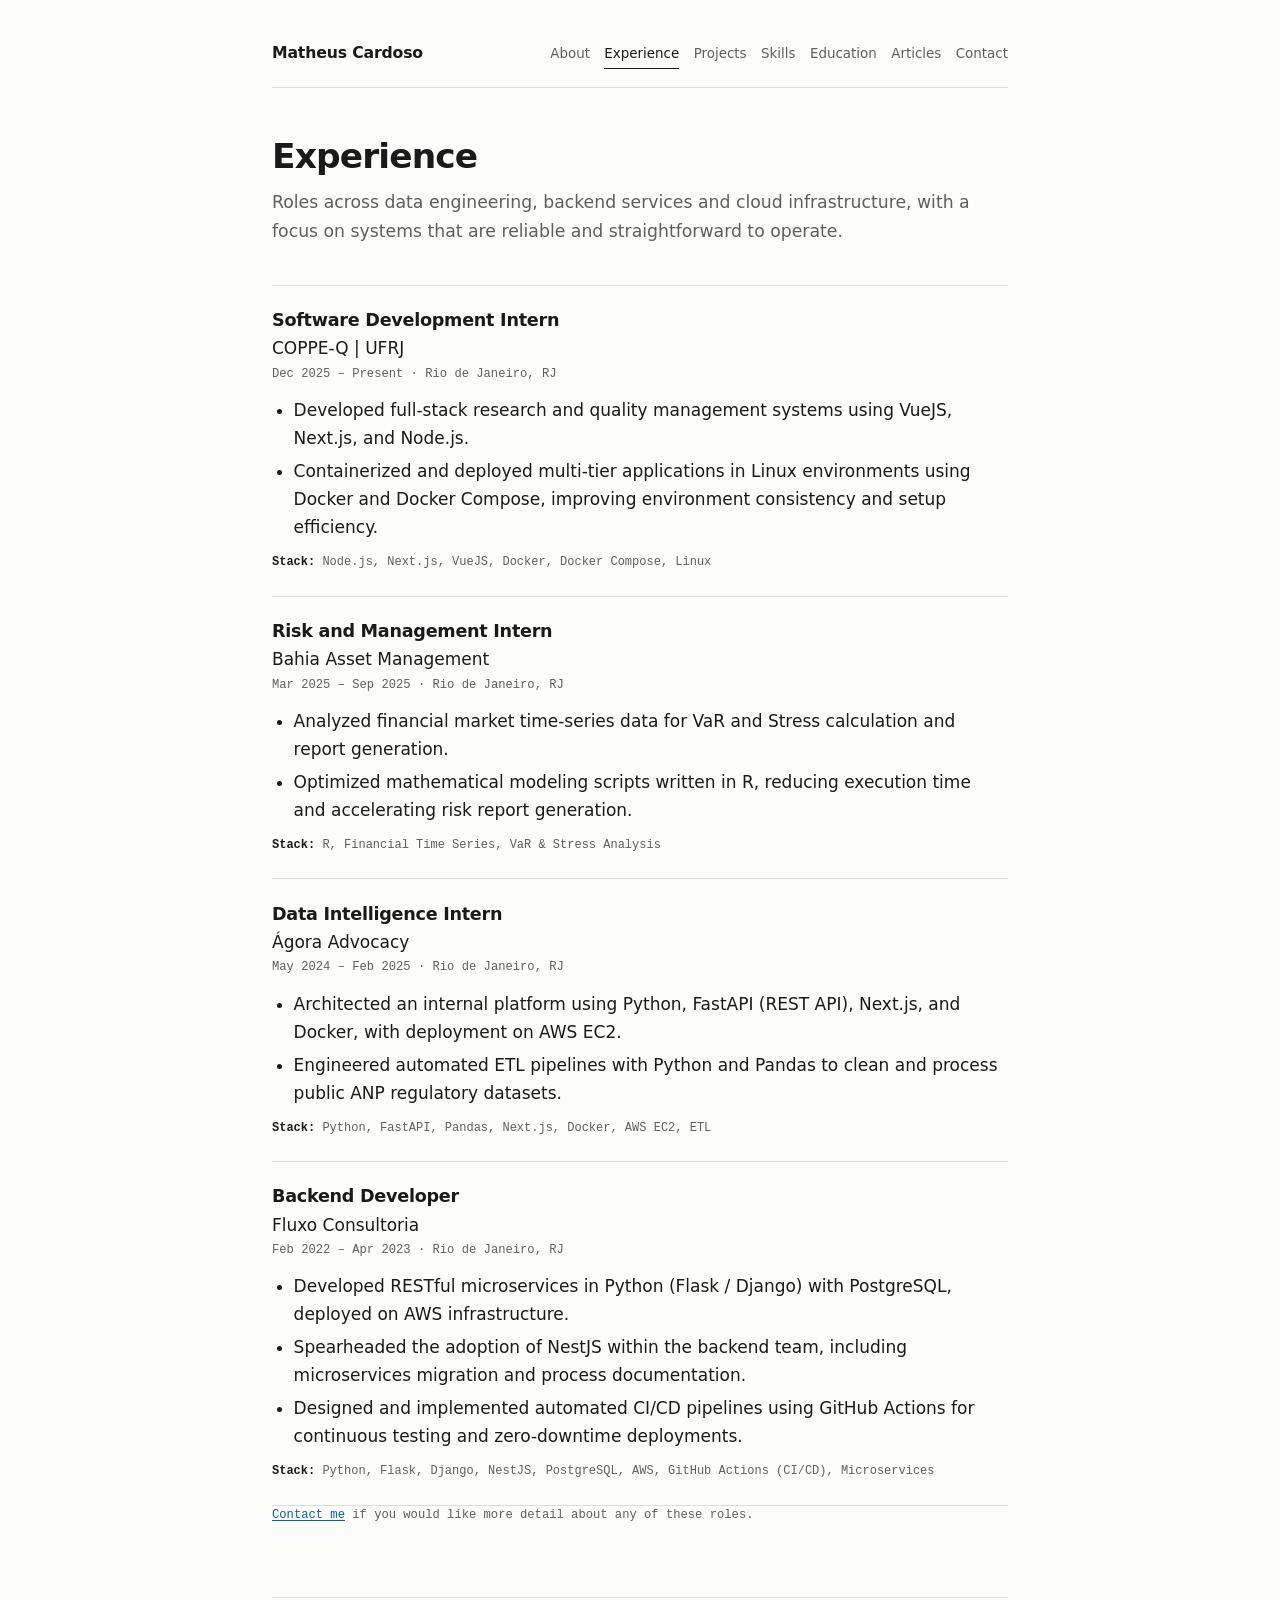
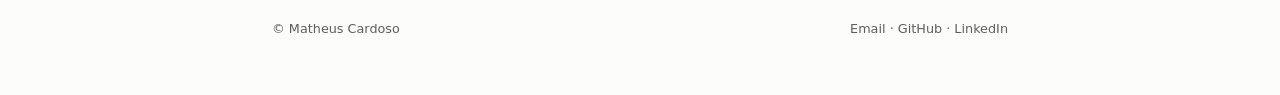
==== src/experience.html @ 0cb60987 "initial commit" ====
<!DOCTYPE html>
<html lang="en">
<head>
    <meta charset="UTF-8">
    <meta name="viewport" content="width=device-width, initial-scale=1.0">

    <title>Matheus Cardoso</title>
    <meta name="description" content="Work experience in data engineering, backend development, cloud infrastructure and site reliability.">
    <meta name="author" content="Matheus Cardoso">

    <link rel="icon" href="data:image/svg+xml,%3Csvg xmlns='http://www.w3.org/2000/svg' viewBox='0 0 32 32'%3E%3Crect width='32' height='32' fill='%231a1a1a'/%3E%3Ctext x='16' y='22' font-family='system-ui,sans-serif' font-size='16' font-weight='600' fill='%23fcfcfa' text-anchor='middle'%3EM%3C/text%3E%3C/svg%3E">
    <link rel="stylesheet" href="./styles.css">
</head>
<body data-page="experience">
    <div class="container">
        <div data-component="header"></div>

        <main id="main">
            <header class="page-header">
                <h1>Experience</h1>
                <p class="lede">Roles across data engineering, backend services and cloud infrastructure, with a focus on systems that are reliable and straightforward to operate.</p>
            </header>

            <div class="entry-list">
                <article class="entry">
                    <header class="entry-header">
                        <h2>Software Development Intern</h2>
                        <p class="org">COPPE-Q | UFRJ</p>
                        <p class="meta"><time datetime="2025-12">Dec 2025</time> – Present · Rio de Janeiro, RJ</p>
                    </header>
                    <ul>
                        <li>Developed full-stack research and quality management systems using VueJS, Next.js, and Node.js.</li>
                        <li>Containerized and deployed multi-tier applications in Linux environments using Docker and Docker Compose, improving environment consistency and setup efficiency.</li>
                    </ul>
                    <p class="stack"><strong>Stack:</strong> Node.js, Next.js, VueJS, Docker, Docker Compose, Linux</p>
                </article>

                <article class="entry">
                    <header class="entry-header">
                        <h2>Risk and Management Intern</h2>
                        <p class="org">Bahia Asset Management</p>
                        <p class="meta"><time datetime="2025-03">Mar 2025</time> – <time datetime="2025-09">Sep 2025</time> · Rio de Janeiro, RJ</p>
                    </header>
                    <ul>
                        <li>Analyzed financial market time-series data for VaR and Stress calculation and report generation.</li>
                        <li>Optimized mathematical modeling scripts written in R, reducing execution time and accelerating risk report generation.</li>
                    </ul>
                    <p class="stack"><strong>Stack:</strong> R, Financial Time Series, VaR &amp; Stress Analysis</p>
                </article>

                <article class="entry">
                    <header class="entry-header">
                        <h2>Data Intelligence Intern</h2>
                        <p class="org">Ágora Advocacy</p>
                        <p class="meta"><time datetime="2024-05">May 2024</time> – <time datetime="2025-02">Feb 2025</time> · Rio de Janeiro, RJ</p>
                    </header>
                    <ul>
                        <li>Architected an internal platform using Python, FastAPI (REST API), Next.js, and Docker, with deployment on AWS EC2.</li>
                        <li>Engineered automated ETL pipelines with Python and Pandas to clean and process public ANP regulatory datasets.</li>
                    </ul>
                    <p class="stack"><strong>Stack:</strong> Python, FastAPI, Pandas, Next.js, Docker, AWS EC2, ETL</p>
                </article>

                <article class="entry">
                    <header class="entry-header">
                        <h2>Backend Developer</h2>
                        <p class="org">Fluxo Consultoria</p>
                        <p class="meta"><time datetime="2022-02">Feb 2022</time> – <time datetime="2023-04">Apr 2023</time> · Rio de Janeiro, RJ</p>
                    </header>
                    <ul>
                        <li>Developed RESTful microservices in Python (Flask / Django) with PostgreSQL, deployed on AWS infrastructure.</li>
                        <li>Spearheaded the adoption of NestJS within the backend team, including microservices migration and process documentation.</li>
                        <li>Designed and implemented automated CI/CD pipelines using GitHub Actions for continuous testing and zero-downtime deployments.</li>
                    </ul>
                    <p class="stack"><strong>Stack:</strong> Python, Flask, Django, NestJS, PostgreSQL, AWS, GitHub Actions (CI/CD), Microservices</p>
                </article>
            </div>

            <p class="meta"><a href="./contact.html">Contact me</a> if you would like more detail about any of these roles.</p>
        </main>

        <div data-component="footer"></div>
    </div>

    <script src="./main.js" defer></script>
</body>
</html>
---- src/styles.css ----
/* ==========================================================================
   Matheus Cardoso — minimal CV site
   One light theme, system fonts. Shared header and footer are loaded
   with fetch() by src/main.js.
   ========================================================================== */

:root {
    --bg: #fcfcfa;
    --ink: #1a1a1a;
    --muted: #5e5e5e;
    --rule: #deded8;
    --rule-strong: #bcbcb5;
    --link: #0b5cad;
    --link-hover: #073f78;
    --code-bg: #f3f3ef;
    --selection: #dbe8f5;

    --font-sans: ui-sans-serif, system-ui, -apple-system, BlinkMacSystemFont, "Segoe UI", Roboto, Helvetica, Arial, sans-serif;
    --font-mono: ui-monospace, SFMono-Regular, "SF Mono", Menlo, Consolas, "Liberation Mono", monospace;

    --measure: 46rem;
    --ease: 0.15s ease;
}

*,
*::before,
*::after {
    box-sizing: border-box;
}

html {
    color-scheme: light;
    -webkit-text-size-adjust: 100%;
}

body {
    margin: 0;
    background: var(--bg);
    color: var(--ink);
    font-family: var(--font-sans);
    font-size: 17px;
    line-height: 1.65;
    -webkit-font-smoothing: antialiased;
    text-rendering: optimizeLegibility;
}

::selection {
    background: var(--selection);
}

h1,
h2,
h3,
h4,
p,
ul,
ol,
dl,
dd,
figure,
blockquote,
pre {
    margin: 0;
    padding: 0;
}

ul,
ol {
    padding-left: 1.35rem;
}

li {
    margin-bottom: 0.35rem;
}

img {
    display: block;
    max-width: 100%;
    height: auto;
}

a {
    color: var(--link);
    text-decoration-thickness: 1px;
    text-underline-offset: 0.16em;
    transition: color var(--ease);
}

a:hover {
    color: var(--link-hover);
}

:focus-visible {
    outline: 2px solid var(--link);
    outline-offset: 2px;
}

/* Layout ------------------------------------------------------------------ */
.container {
    width: min(calc(100% - 2.5rem), var(--measure));
    margin-inline: auto;
    padding: 2.5rem 0 3.5rem;
}

.skip-link {
    position: fixed;
    top: -100px;
    left: 1rem;
    z-index: 10;
    padding: 0.5rem 0.8rem;
    background: var(--ink);
    color: var(--bg);
    font-size: 0.85rem;
    text-decoration: none;
}

.skip-link:focus {
    top: 1rem;
    color: var(--bg);
}

/* Header ------------------------------------------------------------------ */
.site-header {
    display: flex;
    flex-wrap: wrap;
    align-items: baseline;
    justify-content: space-between;
    gap: 0.6rem 1.5rem;
    padding-bottom: 1.15rem;
    border-bottom: 1px solid var(--rule);
}

.site-title {
    color: var(--ink);
    font-size: 0.98rem;
    font-weight: 600;
    letter-spacing: -0.01em;
    text-decoration: none;
}

.site-title:hover {
    color: var(--link);
}

.site-nav {
    display: flex;
    flex-wrap: wrap;
    gap: 0.15rem 0.9rem;
    font-size: 0.84rem;
    line-height: 1.6;
}

.site-nav a {
    padding: 0.2rem 0;
    border-bottom: 1px solid transparent;
    color: var(--muted);
    text-decoration: none;
}

.site-nav a:hover {
    border-bottom-color: var(--rule-strong);
    color: var(--ink);
}

.site-nav a[aria-current] {
    border-bottom-color: var(--ink);
    color: var(--ink);
}

/* Page content ------------------------------------------------------------ */
main {
    padding-top: clamp(2rem, 5vw, 3rem);
}

.page-header {
    margin-bottom: 2.5rem;
}

.eyebrow {
    margin-bottom: 0.45rem;
    color: var(--muted);
    font-family: var(--font-mono);
    font-size: 0.76rem;
    letter-spacing: 0.02em;
}

h1 {
    margin-bottom: 0.7rem;
    font-size: clamp(1.75rem, 4vw, 2.15rem);
    font-weight: 600;
    line-height: 1.18;
    letter-spacing: -0.025em;
}

.page-header h1:last-child {
    margin-bottom: 0;
}

.lede {
    max-width: 64ch;
    margin-bottom: 0.9rem;
    color: var(--muted);
    font-size: 1.08rem;
    line-height: 1.65;
}

.page-header .lede:last-child {
    margin-bottom: 0;
}

.meta {
    color: var(--muted);
    font-family: var(--font-mono);
    font-size: 0.76rem;
    line-height: 1.6;
}

.links {
    display: flex;
    flex-wrap: wrap;
    gap: 0.25rem 0.7rem;
    margin-top: 0.9rem;
    font-size: 0.92rem;
}

.links span {
    color: var(--rule-strong);
}

.section {
    margin-top: 2.75rem;
}

.section h2 {
    margin-bottom: 0.65rem;
}

h2 {
    margin-bottom: 0.9rem;
    font-size: 1.2rem;
    font-weight: 600;
    line-height: 1.3;
    letter-spacing: -0.015em;
}

h3 {
    margin-bottom: 0.35rem;
    font-size: 1rem;
    font-weight: 600;
    line-height: 1.4;
}

p,
ul,
ol,
dl {
    margin-bottom: 1rem;
}

p:last-child,
ul:last-child,
ol:last-child,
dl:last-child {
    margin-bottom: 0;
}

/* Index links on the home page ------------------------------------------- */
.index-list {
    margin: 0;
    padding: 0;
    border-top: 1px solid var(--rule);
    list-style: none;
}

.index-list li {
    display: grid;
    grid-template-columns: 8rem minmax(0, 1fr);
    gap: 1rem;
    align-items: baseline;
    margin: 0;
    padding: 0.65rem 0;
    border-bottom: 1px solid var(--rule);
}

.index-list a {
    font-weight: 500;
}

.index-list span {
    color: var(--muted);
    font-size: 0.9rem;
}

/* About ------------------------------------------------------------------- */
.about-intro {
    display: grid;
    grid-template-columns: minmax(0, 1fr) 120px;
    gap: 2rem;
    align-items: start;
    margin-bottom: 1.35rem;
}

.about-intro .lede {
    margin: 0;
}

.portrait {
    margin: 0;
}

.portrait img {
    width: 120px;
    border: 1px solid var(--rule);
}

/* Experience, projects, posts -------------------------------------------- */
.entry-list,
.post-list {
    border-top: 1px solid var(--rule);
}

.entry,
.post {
    padding: 1.45rem 0;
    border-bottom: 1px solid var(--rule);
}

.entry-header {
    margin-bottom: 0.75rem;
}

.entry h2 {
    margin-bottom: 0.15rem;
    font-size: 1.1rem;
}

.entry .org {
    margin-bottom: 0.15rem;
    font-weight: 500;
}

.entry .meta {
    margin: 0;
}

.entry p {
    margin-bottom: 0.75rem;
}

.entry ul {
    margin: 0.75rem 0;
}

.entry li {
    margin-bottom: 0.3rem;
}

.entry p:last-child,
.entry ul:last-child {
    margin-bottom: 0;
}

.stack {
    color: var(--muted);
    font-family: var(--font-mono);
    font-size: 0.75rem;
    line-height: 1.6;
}

.stack strong {
    color: var(--ink);
    font-weight: 600;
}

.post h2 {
    margin-bottom: 0.2rem;
    font-size: 1.08rem;
}

.post h2 a {
    text-decoration: underline;
}

.post .meta {
    margin-bottom: 0.45rem;
}

.post p:last-child {
    margin-bottom: 0;
}

.empty-state {
    padding-top: 1.25rem;
    color: var(--muted);
}

/* Definition lists used for facts, skills and contact --------------------- */
.data-list {
    margin: 0;
    border-top: 1px solid var(--rule);
}

.data-list > div {
    display: grid;
    grid-template-columns: 11rem minmax(0, 1fr);
    gap: 1rem;
    padding: 0.65rem 0;
    border-bottom: 1px solid var(--rule);
}

.data-list dt {
    color: var(--muted);
    font-size: 0.88rem;
}

.data-list dd {
    margin: 0;
    font-size: 0.95rem;
}

/* Articles ---------------------------------------------------------------- */
.prose {
    max-width: 42rem;
}

.prose .page-header {
    margin-bottom: 2rem;
}

.prose h2 {
    margin: 2.4rem 0 0.8rem;
    font-size: 1.3rem;
}

.prose h3 {
    margin: 1.9rem 0 0.6rem;
    font-size: 1.05rem;
}

.prose p,
.prose ul,
.prose ol,
.prose blockquote,
.prose pre,
.prose table {
    margin: 0 0 1.15rem;
}

.prose ul,
.prose ol {
    padding-left: 1.4rem;
}

.prose li {
    margin-bottom: 0.3rem;
}

.prose blockquote {
    margin-left: 0;
    padding-left: 1rem;
    border-left: 2px solid var(--rule-strong);
    color: var(--muted);
}

.prose code {
    padding: 0.12em 0.3em;
    border: 1px solid var(--rule);
    background: var(--code-bg);
    font-family: var(--font-mono);
    font-size: 0.86em;
}

.prose pre {
    overflow-x: auto;
    padding: 1rem;
    border: 1px solid var(--rule);
    background: var(--code-bg);
    font-family: var(--font-mono);
    font-size: 0.82rem;
    line-height: 1.55;
}

.prose pre code {
    padding: 0;
    border: 0;
    background: none;
    font-size: inherit;
}

.prose table {
    width: 100%;
    border-collapse: collapse;
    font-size: 0.9rem;
}

.prose th,
.prose td {
    padding: 0.5rem 0.6rem;
    border-bottom: 1px solid var(--rule);
    text-align: left;
    vertical-align: top;
}

.prose th {
    background: var(--code-bg);
    font-weight: 600;
}

.prose img {
    margin: 1.5rem 0;
    border: 1px solid var(--rule);
}

.prose hr {
    margin: 2.5rem 0;
    border: 0;
    border-top: 1px solid var(--rule);
}

.article-footer {
    margin-top: 3rem;
    padding-top: 1rem;
    border-top: 1px solid var(--rule);
    font-size: 0.9rem;
}

/* Footer ------------------------------------------------------------------ */
.site-footer {
    display: flex;
    flex-wrap: wrap;
    justify-content: space-between;
    gap: 0.4rem 1.5rem;
    margin-top: 4.5rem;
    padding-top: 1.25rem;
    border-top: 1px solid var(--rule);
    color: var(--muted);
    font-size: 0.8rem;
}

.site-footer p {
    margin: 0;
}

.site-footer a {
    color: var(--muted);
    text-decoration: none;
}

.site-footer a:hover {
    color: var(--ink);
    text-decoration: underline;
}

/* Small screens ----------------------------------------------------------- */
@media (max-width: 620px) {
    body {
        font-size: 16px;
    }

    .container {
        width: calc(100% - 2rem);
        padding-top: 1.75rem;
        padding-bottom: 2.5rem;
    }

    .site-header {
        display: block;
    }

    .site-nav {
        margin-top: 0.7rem;
        gap: 0.15rem 0.85rem;
    }

    .site-nav a {
        padding: 0.35rem 0;
    }

    h1 {
        font-size: 1.75rem;
    }

    .lede {
        font-size: 1rem;
    }

    .about-intro {
        grid-template-columns: minmax(0, 1fr);
        gap: 1.25rem;
    }

    .portrait img {
        width: 96px;
    }

    .data-list > div,
    .index-list li {
        grid-template-columns: minmax(0, 1fr);
        gap: 0.15rem;
    }

    .site-footer {
        display: block;
        margin-top: 3rem;
    }

    .site-footer p + p {
        margin-top: 0.3rem;
    }
}

/* Print ------------------------------------------------------------------- */
@media print {
    @page {
        margin: 16mm;
    }

    body {
        background: #ffffff;
        color: #000000;
        font-size: 11pt;
    }

    .container {
        width: auto;
        max-width: none;
        padding: 0;
    }

    .site-header,
    .site-footer,
    .skip-link {
        display: none;
    }

    main {
        padding-top: 0;
    }

    .page-header {
        margin-bottom: 1.5rem;
    }

    a {
        color: #000000;
        text-decoration: none;
    }

    .entry,
    .post,
    .data-list > div,
    .index-list li {
        break-inside: avoid;
    }

    .portrait img {
        border: 1px solid #999999;
    }
}
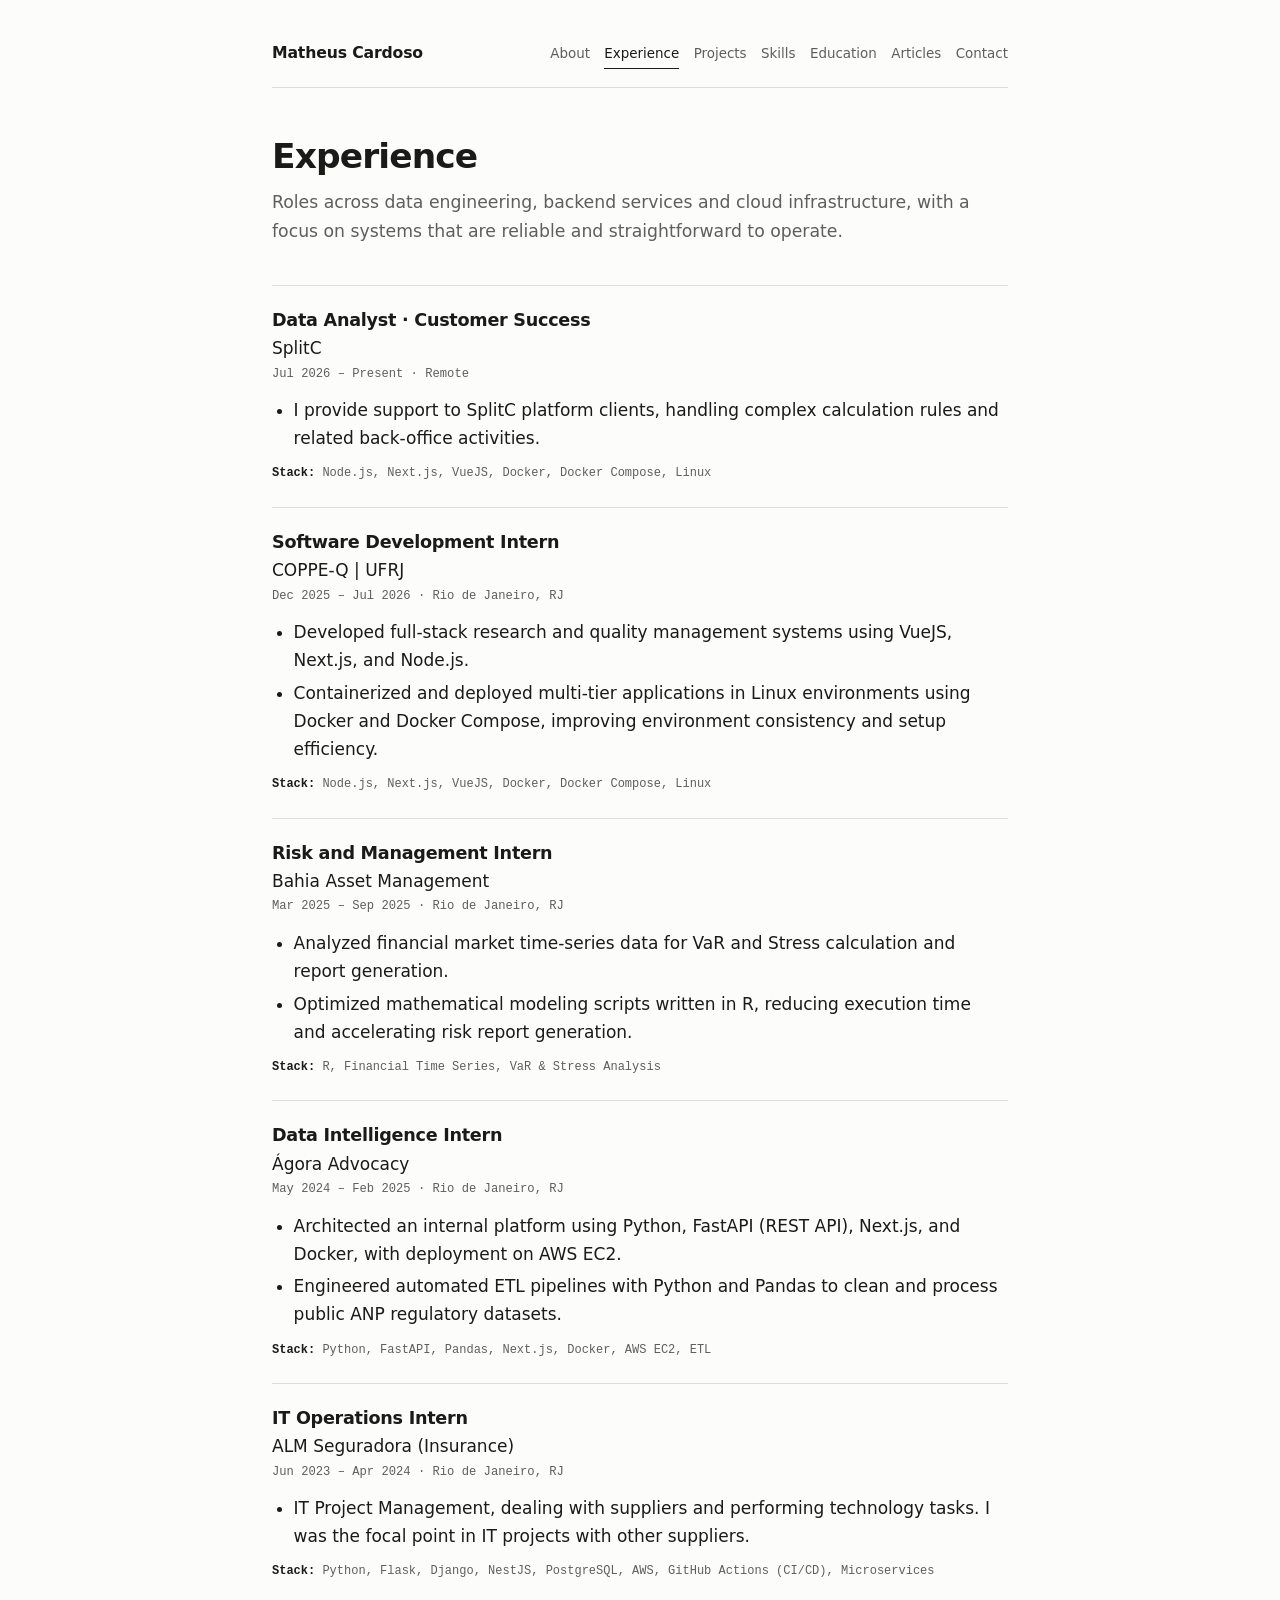
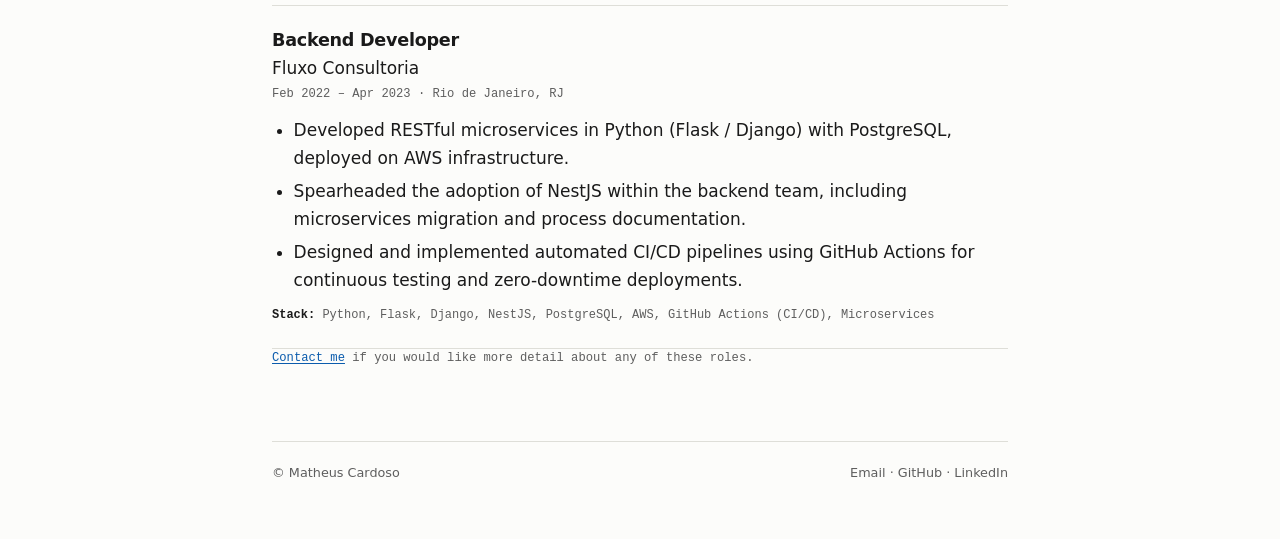
==== commit b0756b08: "update experiences" ====
--- a/src/experience.html
+++ b/src/experience.html
@@ -24,9 +24,22 @@
             <div class="entry-list">
                 <article class="entry">
                     <header class="entry-header">
+                        <h2>Data Analyst · Customer Success</h2>
+                        <p class="org">SplitC</p>
+                        <p class="meta"><time datetime="2026-07">Jul 2026</time> – Present · Remote</p>
+                    </header>
+                    <ul>
+                        <li>I provide support to SplitC platform clients, handling complex calculation rules and related back-office activities.</li>
+                    </ul>
+                    <p class="stack"><strong>Stack:</strong> Node.js, Next.js, VueJS, Docker, Docker Compose, Linux</p>
+                </article>
+
+
+                <article class="entry">
+                    <header class="entry-header">
                         <h2>Software Development Intern</h2>
                         <p class="org">COPPE-Q | UFRJ</p>
-                        <p class="meta"><time datetime="2025-12">Dec 2025</time> – Present · Rio de Janeiro, RJ</p>
+                        <p class="meta"><time datetime="2025-12">Dec 2025</time> – <time datetime="2026-07">Jul 2026</time> · Rio de Janeiro, RJ</p>
                     </header>
                     <ul>
                         <li>Developed full-stack research and quality management systems using VueJS, Next.js, and Node.js.</li>
@@ -63,6 +76,18 @@
 
                 <article class="entry">
                     <header class="entry-header">
+                        <h2>IT Operations Intern</h2>
+                        <p class="org">ALM Seguradora (Insurance)</p>
+                        <p class="meta"><time datetime="2022-02">Jun 2023</time> – <time datetime="2024-04">Apr 2024</time> · Rio de Janeiro, RJ</p>
+                    </header>
+                    <ul>
+                        <li>IT Project Management, dealing with suppliers and performing technology tasks.  I was the focal point in IT projects with other suppliers.</li>
+                    </ul>
+                    <p class="stack"><strong>Stack:</strong> Python, Flask, Django, NestJS, PostgreSQL, AWS, GitHub Actions (CI/CD), Microservices</p>
+                </article>
+
+                <article class="entry">
+                    <header class="entry-header">
                         <h2>Backend Developer</h2>
                         <p class="org">Fluxo Consultoria</p>
                         <p class="meta"><time datetime="2022-02">Feb 2022</time> – <time datetime="2023-04">Apr 2023</time> · Rio de Janeiro, RJ</p>
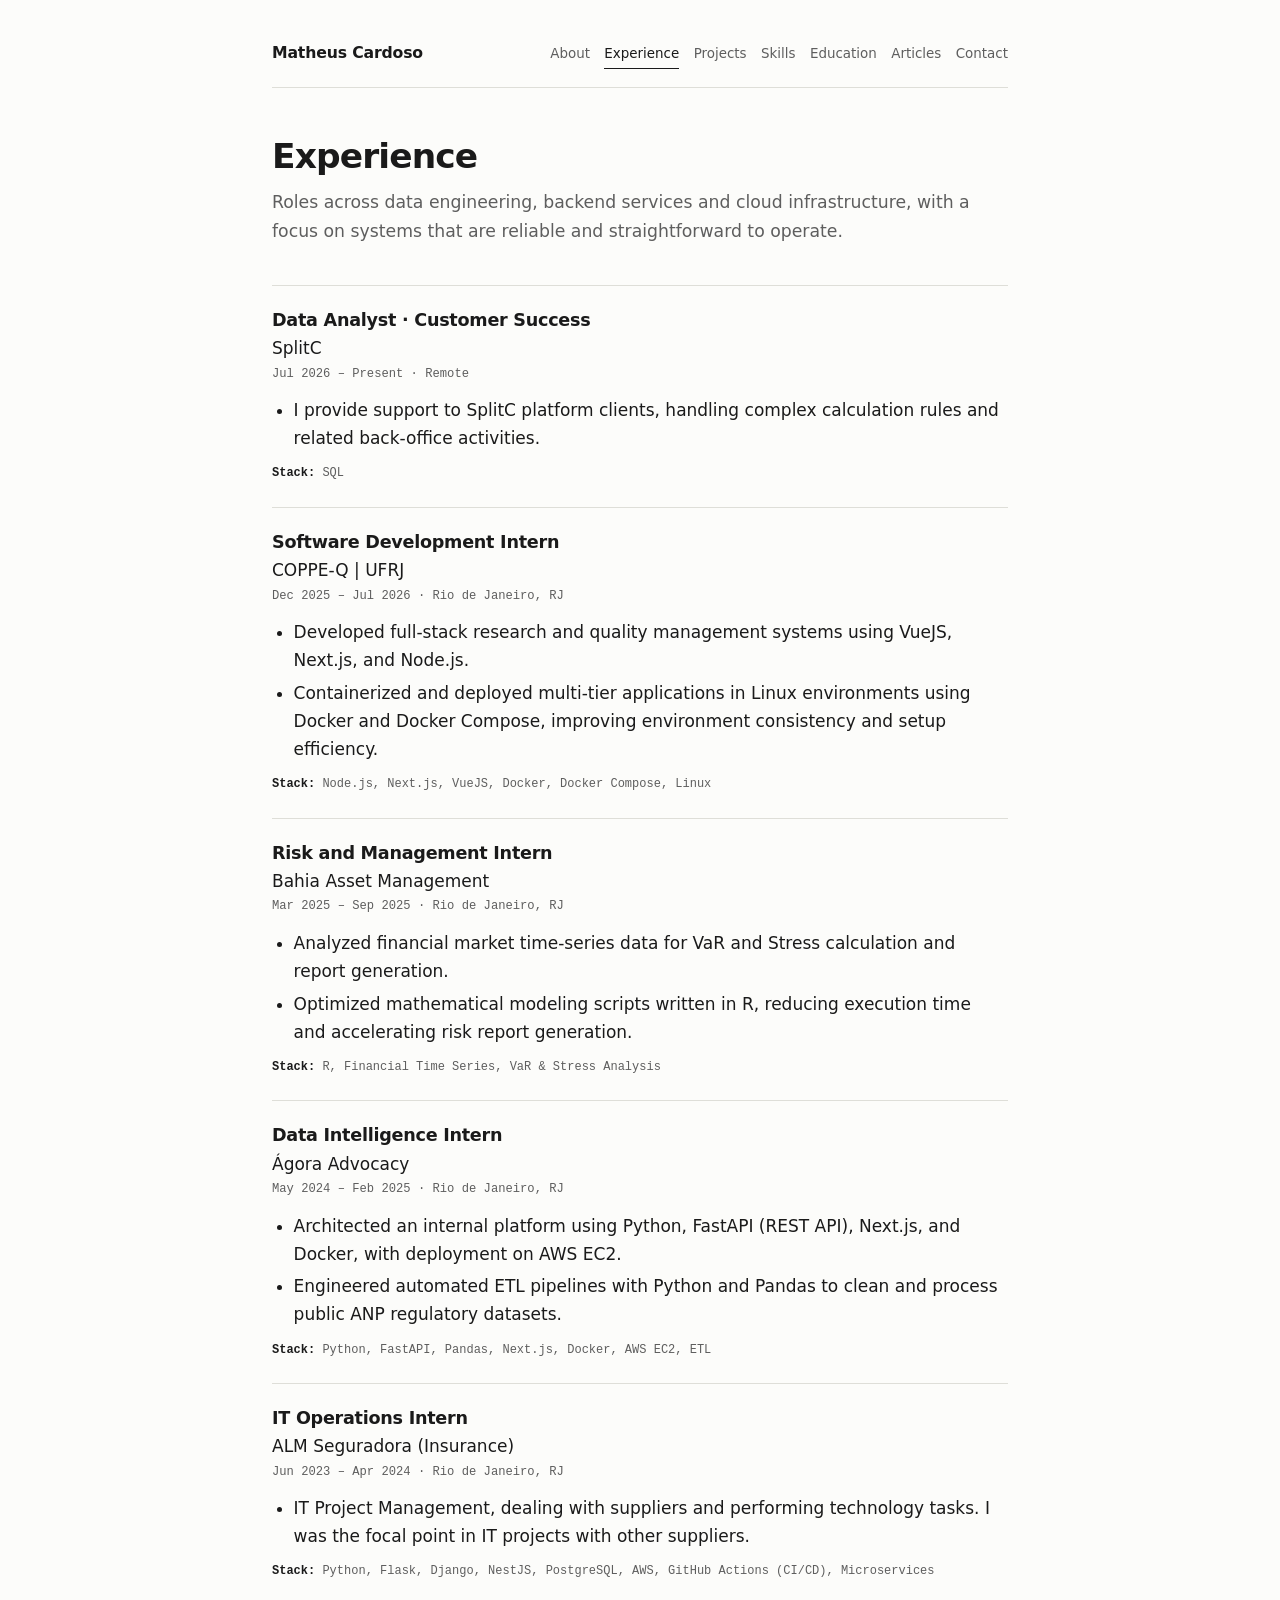
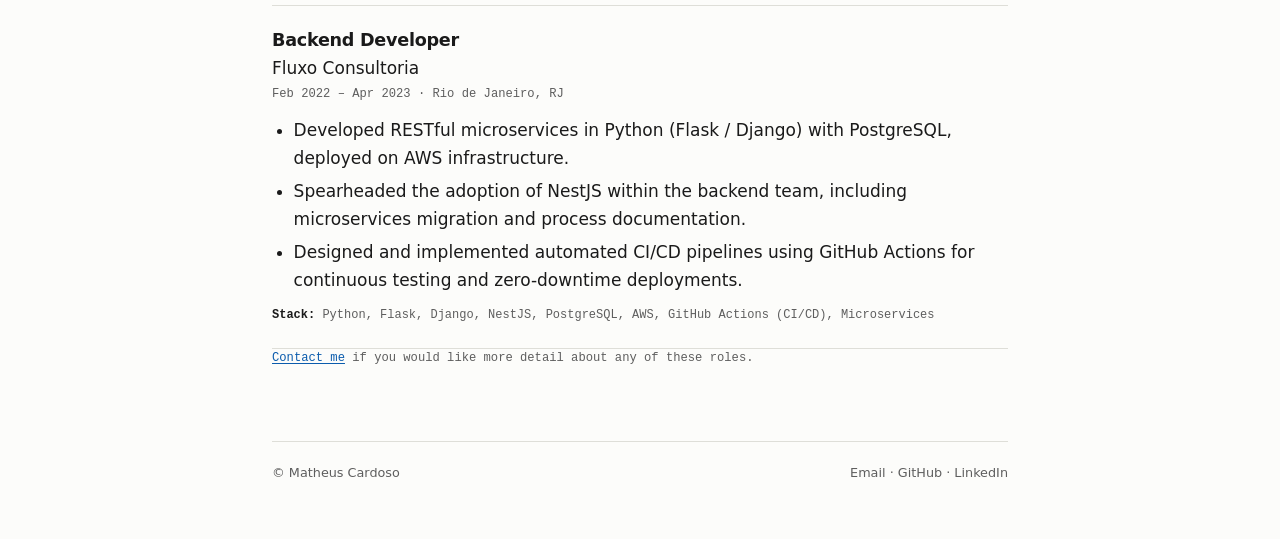
==== commit 05bf64e7: "correction on last experience" ====
--- a/src/experience.html
+++ b/src/experience.html
@@ -31,7 +31,7 @@
                     <ul>
                         <li>I provide support to SplitC platform clients, handling complex calculation rules and related back-office activities.</li>
                     </ul>
-                    <p class="stack"><strong>Stack:</strong> Node.js, Next.js, VueJS, Docker, Docker Compose, Linux</p>
+                    <p class="stack"><strong>Stack:</strong> SQL </p>
                 </article>
 
 
